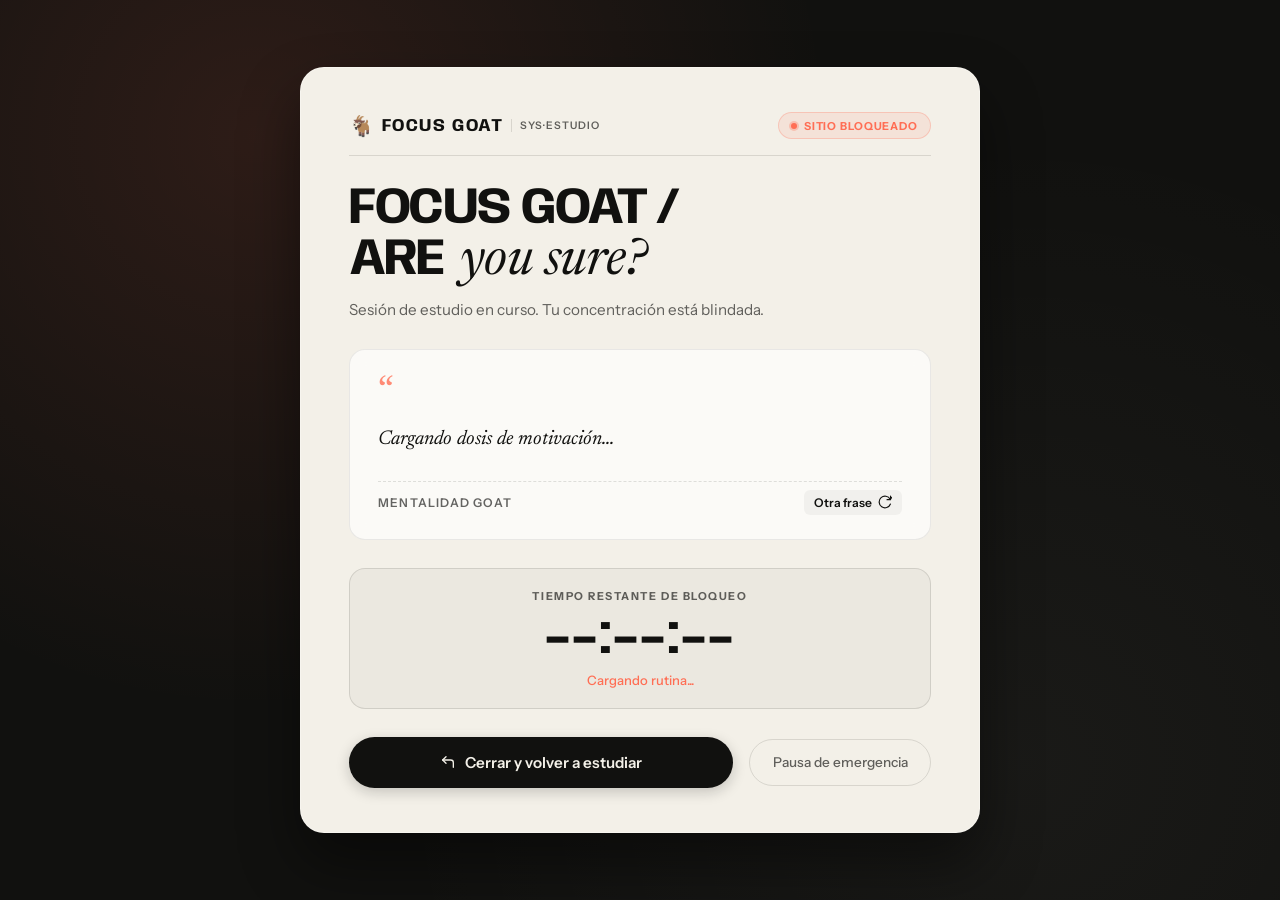
==== extension/blocked/blocked.html @ 1d8d74f4 "feat: crear extension Focus Goat para Chrome (bloqueo de webs, rutinas semanales, temporizador en vi" ====
<!DOCTYPE html>
<html lang="es">
<head>
  <meta charset="UTF-8">
  <meta name="viewport" content="width=device-width, initial-scale=1.0">
  <title>FOCUS GOAT — ARE you sure?</title>
  <link rel="preconnect" href="https://fonts.googleapis.com">
  <link rel="preconnect" href="https://fonts.gstatic.com" crossorigin>
  <link rel="stylesheet" href="https://fonts.googleapis.com/css2?family=Anybody:ital,wght@0,700;1,400&family=Instrument+Sans:wght@400;500;600;700&family=Newsreader:ital,wght@1,400&display=swap">
  <link rel="stylesheet" href="blocked.css">
</head>
<body>

  <div class="block-container">
    <!-- Marco principal -->
    <main class="block-card">

      <!-- Header de marca -->
      <header class="block-header">
        <div class="brand">
          <span class="brand-logo">🐐</span>
          <span class="brand-name">FOCUS GOAT</span>
          <span class="brand-sub">SYS·ESTUDIO</span>
        </div>
        <div class="intercept-badge" id="interceptBadge">
          <span class="pulse-dot"></span>
          <span id="blockedTarget">SITIO BLOQUEADO</span>
        </div>
      </header>

      <!-- Título de impacto -->
      <section class="headline-section">
        <h1 class="headline-title">
          FOCUS GOAT /<br>
          ARE <em>you sure?</em>
        </h1>
        <p class="headline-sub" id="sessionContext">
          Sesión de estudio en curso. Tu concentración está blindada.
        </p>
      </section>

      <!-- Bloque de Frase Motivadora -->
      <section class="quote-card">
        <div class="quote-icon">“</div>
        <blockquote class="quote-text" id="quoteText">
          Cargando dosis de motivación...
        </blockquote>
        <div class="quote-footer">
          <span class="quote-author">Mentalidad GOAT</span>
          <button type="button" class="btn-refresh-quote" id="btnRefreshQuote" title="Siguiente frase motivadora">
            <span>Otra frase</span>
            <svg width="14" height="14" viewBox="0 0 24 24" fill="none" stroke="currentColor" stroke-width="2" stroke-linecap="round" stroke-linejoin="round">
              <path d="M21.5 2v6h-6M21.34 15.57a10 10 0 1 1-.57-8.38l5.67-5.67"/>
            </svg>
          </button>
        </div>
      </section>

      <!-- Temporizador en vivo -->
      <section class="timer-section">
        <div class="timer-label">TIEMPO RESTANTE DE BLOQUEO</div>
        <div class="timer-display" id="timerDisplay">--:--:--</div>
        <div class="timer-mode" id="timerMode">Cargando rutina...</div>
      </section>

      <!-- Acciones de salida -->
      <footer class="block-actions">
        <button type="button" class="btn-primary" id="btnStudy">
          <svg width="16" height="16" viewBox="0 0 24 24" fill="none" stroke="currentColor" stroke-width="2" stroke-linecap="round" stroke-linejoin="round">
            <polyline points="9 14 4 9 9 4"/>
            <path d="M20 20v-7a4 4 0 0 0-4-4H4"/>
          </svg>
          <span>Cerrar y volver a estudiar</span>
        </button>

        <button type="button" class="btn-secondary" id="btnUnlockEmergency">
          <span>Pausa de emergencia</span>
        </button>
      </footer>

      <!-- Modal de confirmación consciente -->
      <div class="emergency-modal hidden" id="emergencyModal">
        <div class="modal-box">
          <h3>¿Seguro que quieres romper el foco?</h3>
          <p>Tomar una pausa impulsiva arruina el estado de flujo. Si de verdad lo necesitas, espera 5 segundos:</p>
          <div class="countdown-circle" id="emergencySeconds">5</div>
          <div class="modal-buttons">
            <button type="button" class="btn-cancel" id="btnCancelEmergency">No, seguir estudiando</button>
            <button type="button" class="btn-confirm-danger" id="btnConfirmEmergency" disabled>Desactivar bloqueo</button>
          </div>
        </div>
      </div>

    </main>
  </div>

  <script src="blocked.js"></script>
</body>
</html>
---- extension/blocked/blocked.css ----
/* ==========================================================================
   FOCUS GOAT — PANTALLA DE BLOQUEO
   ========================================================================== */

:root {
  --color-ivory: #F3F0E8;
  --color-ink: #11110F;
  --color-coral: #FF6E54;
  --color-ink-muted: rgba(17, 17, 15, 0.65);
  --color-ink-faint: rgba(17, 17, 15, 0.12);
  --color-card-bg: rgba(255, 255, 255, 0.65);

  --font-body: 'Instrument Sans', -apple-system, BlinkMacSystemFont, "Segoe UI", Roboto, sans-serif;
  --font-title: 'Anybody', -apple-system, BlinkMacSystemFont, sans-serif;
  --font-serif: 'Newsreader', Georgia, serif;
}

* {
  box-sizing: border-box;
  margin: 0;
  padding: 0;
}

body {
  width: 100vw;
  min-height: 100vh;
  background-color: var(--color-ink);
  color: var(--color-ink);
  font-family: var(--font-body);
  display: flex;
  align-items: center;
  justify-content: center;
  padding: 1.5rem;
  overflow-x: hidden;
  background-image: 
    radial-gradient(circle at 20% 15%, rgba(255, 110, 84, 0.12) 0%, transparent 45%),
    radial-gradient(circle at 80% 85%, rgba(243, 240, 232, 0.04) 0%, transparent 50%);
}

.block-container {
  width: 100%;
  max-width: 680px;
}

.block-card {
  position: relative;
  background-color: var(--color-ivory);
  border-radius: 24px;
  padding: 2.75rem 3rem;
  box-shadow: 0 30px 60px rgba(0, 0, 0, 0.45);
  display: flex;
  flex-direction: column;
  gap: 1.75rem;
  overflow: hidden;
  border: 1px solid rgba(255, 255, 255, 0.3);
}

/* Header */
.block-header {
  display: flex;
  justify-content: space-between;
  align-items: center;
  padding-bottom: 1rem;
  border-bottom: 1px solid var(--color-ink-faint);
}

.brand {
  display: flex;
  align-items: center;
  gap: 0.5rem;
}

.brand-logo {
  font-size: 1.25rem;
}

.brand-name {
  font-family: var(--font-title);
  font-weight: 700;
  font-size: 1.1rem;
  letter-spacing: 0.08em;
  color: var(--color-ink);
}

.brand-sub {
  font-size: 0.65rem;
  font-weight: 600;
  letter-spacing: 0.1em;
  color: var(--color-ink-muted);
  border-left: 1px solid var(--color-ink-faint);
  padding-left: 0.5rem;
}

.intercept-badge {
  display: inline-flex;
  align-items: center;
  gap: 0.45rem;
  font-size: 0.6875rem;
  font-weight: 700;
  letter-spacing: 0.08em;
  text-transform: uppercase;
  color: var(--color-coral);
  background: rgba(255, 110, 84, 0.1);
  border: 1px solid rgba(255, 110, 84, 0.25);
  padding: 0.35rem 0.75rem;
  border-radius: 999px;
  max-width: 250px;
  white-space: nowrap;
  overflow: hidden;
  text-overflow: ellipsis;
}

.pulse-dot {
  width: 6px;
  height: 6px;
  border-radius: 50%;
  background-color: var(--color-coral);
  box-shadow: 0 0 0 2px rgba(255, 110, 84, 0.3);
  animation: pulse 1.8s infinite;
}

@keyframes pulse {
  0% { transform: scale(0.95); box-shadow: 0 0 0 0 rgba(255, 110, 84, 0.6); }
  70% { transform: scale(1.1); box-shadow: 0 0 0 6px rgba(255, 110, 84, 0); }
  100% { transform: scale(0.95); box-shadow: 0 0 0 0 rgba(255, 110, 84, 0); }
}

/* Título */
.headline-section {
  text-align: left;
}

.headline-title {
  font-family: var(--font-title);
  font-size: clamp(2.2rem, 4.5vw, 3.2rem);
  font-weight: 700;
  line-height: 0.98;
  letter-spacing: -0.035em;
  text-transform: uppercase;
  color: var(--color-ink);
  margin-bottom: 0.75rem;
}

.headline-title em {
  font-family: var(--font-serif);
  font-style: italic;
  font-weight: 400;
  text-transform: lowercase;
  letter-spacing: -0.01em;
  padding-left: 0.08em;
  padding-right: 0.22em;
  display: inline-block;
}

.headline-sub {
  font-size: 0.95rem;
  color: var(--color-ink-muted);
  line-height: 1.45;
}

/* Tarjeta de frase motivadora */
.quote-card {
  position: relative;
  background: var(--color-card-bg);
  backdrop-filter: blur(8px);
  border: 1px solid rgba(17, 17, 15, 0.08);
  border-radius: 16px;
  padding: 1.5rem 1.75rem;
  display: flex;
  flex-direction: column;
  gap: 0.85rem;
  transition: transform 0.25s ease;
}

.quote-icon {
  font-family: var(--font-serif);
  font-size: 2.5rem;
  line-height: 1;
  color: var(--color-coral);
  opacity: 0.8;
  margin-bottom: -1rem;
}

.quote-text {
  font-family: var(--font-serif);
  font-style: italic;
  font-size: 1.25rem;
  line-height: 1.45;
  color: var(--color-ink);
  min-height: 3.5rem;
  display: flex;
  align-items: center;
  transition: opacity 0.3s ease;
}

.quote-footer {
  display: flex;
  justify-content: space-between;
  align-items: center;
  padding-top: 0.5rem;
  border-top: 1px dashed var(--color-ink-faint);
}

.quote-author {
  font-size: 0.75rem;
  font-weight: 600;
  text-transform: uppercase;
  letter-spacing: 0.1em;
  color: var(--color-ink-muted);
}

.btn-refresh-quote {
  background: none;
  border: none;
  display: inline-flex;
  align-items: center;
  gap: 0.4rem;
  cursor: pointer;
  font-family: var(--font-body);
  font-size: 0.75rem;
  font-weight: 600;
  color: var(--color-ink);
  padding: 0.3rem 0.6rem;
  border-radius: 6px;
  background: rgba(17, 17, 15, 0.04);
  transition: all 0.2s ease;
}

.btn-refresh-quote:hover {
  background: rgba(17, 17, 15, 0.08);
  transform: translateY(-1px);
}

.btn-refresh-quote svg {
  transition: transform 0.4s ease;
}

.btn-refresh-quote:hover svg {
  transform: rotate(180deg);
}

/* Temporizador */
.timer-section {
  text-align: center;
  background: rgba(17, 17, 15, 0.03);
  border: 1px solid var(--color-ink-faint);
  border-radius: 16px;
  padding: 1.25rem;
  display: flex;
  flex-direction: column;
  align-items: center;
  gap: 0.35rem;
}

.timer-label {
  font-size: 0.6875rem;
  font-weight: 700;
  letter-spacing: 0.14em;
  text-transform: uppercase;
  color: var(--color-ink-muted);
}

.timer-display {
  font-family: var(--font-title);
  font-size: clamp(2.5rem, 6vw, 3.5rem);
  font-weight: 700;
  letter-spacing: 0.02em;
  color: var(--color-ink);
  font-variant-numeric: tabular-nums;
}

.timer-mode {
  font-size: 0.8125rem;
  font-weight: 500;
  color: var(--color-coral);
}

/* Botones de acción */
.block-actions {
  display: flex;
  align-items: center;
  gap: 1rem;
  flex-wrap: wrap;
}

.btn-primary {
  flex: 1;
  min-width: 200px;
  display: inline-flex;
  align-items: center;
  justify-content: center;
  gap: 0.6rem;
  background-color: var(--color-ink);
  color: var(--color-ivory);
  border: none;
  font-family: var(--font-body);
  font-size: 0.95rem;
  font-weight: 600;
  padding: 1rem 1.75rem;
  border-radius: 999px;
  cursor: pointer;
  transition: all 0.2s cubic-bezier(0.16, 1, 0.3, 1);
  box-shadow: 0 4px 14px rgba(17, 17, 15, 0.2);
}

.btn-primary:hover {
  transform: translateY(-2px);
  background-color: #000;
  box-shadow: 0 8px 20px rgba(17, 17, 15, 0.3);
}

.btn-secondary {
  display: inline-flex;
  align-items: center;
  justify-content: center;
  background: transparent;
  color: var(--color-ink-muted);
  border: 1px solid var(--color-ink-faint);
  font-family: var(--font-body);
  font-size: 0.85rem;
  font-weight: 500;
  padding: 0.9rem 1.4rem;
  border-radius: 999px;
  cursor: pointer;
  transition: all 0.2s ease;
}

.btn-secondary:hover {
  color: var(--color-coral);
  border-color: rgba(255, 110, 84, 0.3);
  background: rgba(255, 110, 84, 0.05);
}

/* Modal de confirmación consciente */
.emergency-modal {
  position: absolute;
  inset: 0;
  background: rgba(17, 17, 15, 0.85);
  backdrop-filter: blur(10px);
  display: flex;
  align-items: center;
  justify-content: center;
  padding: 2rem;
  z-index: 100;
  opacity: 1;
  transition: opacity 0.2s ease;
}

.emergency-modal.hidden {
  opacity: 0;
  pointer-events: none;
  visibility: hidden;
}

.modal-box {
  background: var(--color-ivory);
  border-radius: 20px;
  padding: 2rem;
  max-width: 440px;
  text-align: center;
  display: flex;
  flex-direction: column;
  align-items: center;
  gap: 1rem;
}

.modal-box h3 {
  font-family: var(--font-title);
  font-size: 1.25rem;
}

.modal-box p {
  font-size: 0.9rem;
  color: var(--color-ink-muted);
  line-height: 1.4;
}

.countdown-circle {
  width: 60px;
  height: 60px;
  border-radius: 50%;
  border: 3px solid var(--color-coral);
  display: flex;
  align-items: center;
  justify-content: center;
  font-family: var(--font-title);
  font-size: 1.5rem;
  font-weight: 700;
  color: var(--color-coral);
}

.modal-buttons {
  display: flex;
  gap: 0.75rem;
  width: 100%;
}

.btn-cancel {
  flex: 1;
  padding: 0.75rem;
  background: var(--color-ink);
  color: var(--color-ivory);
  border: none;
  border-radius: 8px;
  cursor: pointer;
  font-weight: 600;
}

.btn-confirm-danger {
  flex: 1;
  padding: 0.75rem;
  background: rgba(255, 110, 84, 0.15);
  color: var(--color-coral);
  border: 1px solid var(--color-coral);
  border-radius: 8px;
  cursor: pointer;
  font-weight: 600;
}

.btn-confirm-danger:disabled {
  opacity: 0.4;
  cursor: not-allowed;
}

@media (max-width: 600px) {
  .block-card {
    padding: 2rem 1.5rem;
    gap: 1.25rem;
  }
  .headline-title {
    font-size: 2.2rem;
  }
  .block-actions {
    flex-direction: column;
  }
  .btn-primary, .btn-secondary {
    width: 100%;
  }
}
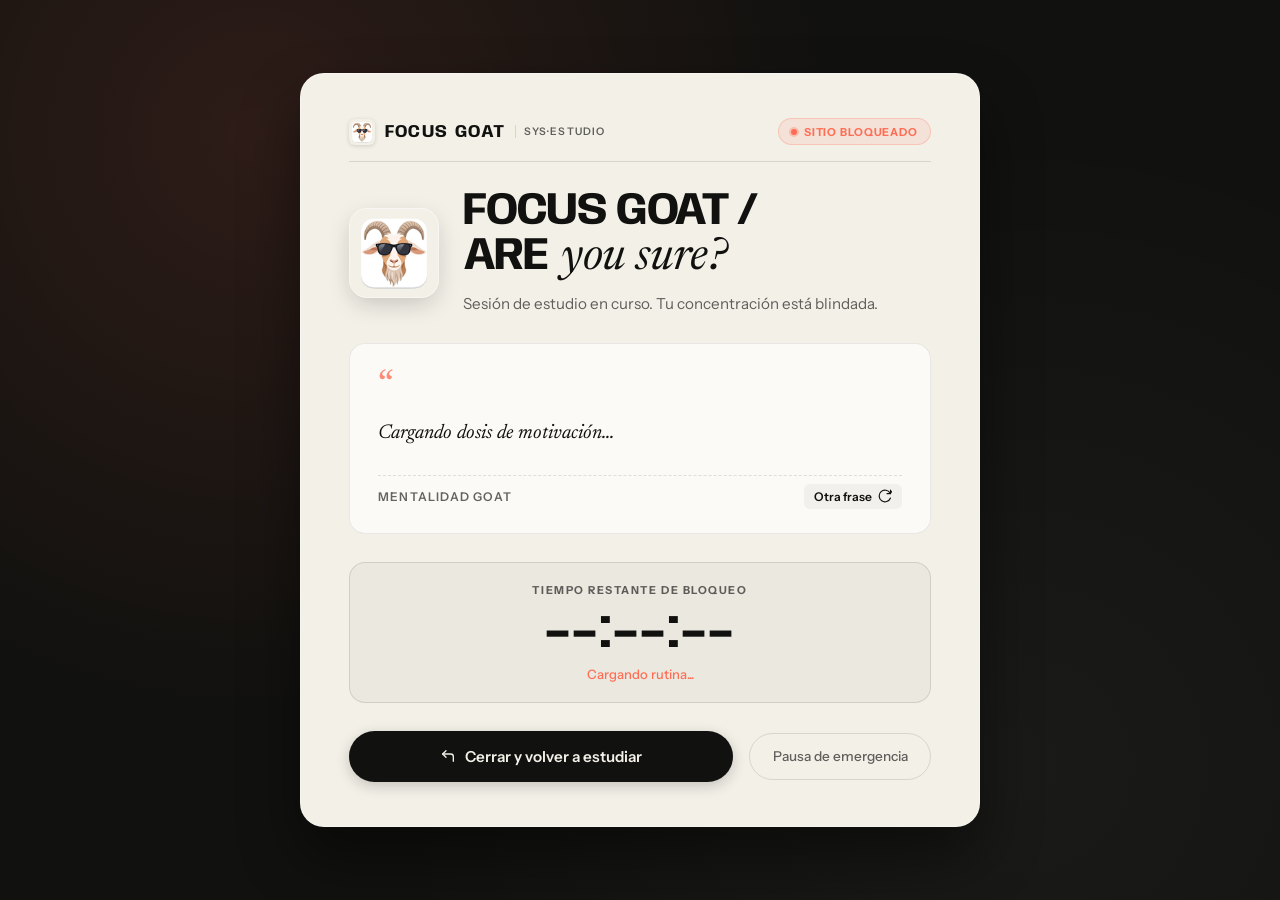
==== commit 6103b3ad: "feat: incorporar logo oficial de Focus Goat en web y extension (iconos, cabeceras, popup y pantalla " ====
--- a/extension/blocked/blocked.html
+++ b/extension/blocked/blocked.html
@@ -18,7 +18,7 @@
       <!-- Header de marca -->
       <header class="block-header">
         <div class="brand">
-          <span class="brand-logo">🐐</span>
+          <img src="../icons/icon48.png" alt="Focus Goat" class="brand-logo-img">
           <span class="brand-name">FOCUS GOAT</span>
           <span class="brand-sub">SYS·ESTUDIO</span>
         </div>
@@ -30,13 +30,18 @@
 
       <!-- Título de impacto -->
       <section class="headline-section">
-        <h1 class="headline-title">
-          FOCUS GOAT /<br>
-          ARE <em>you sure?</em>
-        </h1>
-        <p class="headline-sub" id="sessionContext">
-          Sesión de estudio en curso. Tu concentración está blindada.
-        </p>
+        <div class="headline-hero-row">
+          <img src="../icons/icon128.png" alt="Focus Goat Avatar" class="hero-goat-avatar">
+          <div class="headline-hero-text">
+            <h1 class="headline-title">
+              FOCUS GOAT /<br>
+              ARE <em>you sure?</em>
+            </h1>
+            <p class="headline-sub" id="sessionContext">
+              Sesión de estudio en curso. Tu concentración está blindada.
+            </p>
+          </div>
+        </div>
       </section>
 
       <!-- Bloque de Frase Motivadora -->
--- a/extension/blocked/blocked.css
+++ b/extension/blocked/blocked.css
@@ -67,11 +67,16 @@
 .brand {
   display: flex;
   align-items: center;
-  gap: 0.5rem;
-}
-
-.brand-logo {
-  font-size: 1.25rem;
+  gap: 0.6rem;
+}
+
+.brand-logo-img {
+  width: 26px;
+  height: 26px;
+  border-radius: 6px;
+  object-fit: cover;
+  box-shadow: 0 1px 4px rgba(17, 17, 15, 0.15);
+  display: block;
 }
 
 .brand-name {
@@ -130,9 +135,29 @@
   text-align: left;
 }
 
+.headline-hero-row {
+  display: flex;
+  align-items: center;
+  gap: 1.5rem;
+}
+
+.hero-goat-avatar {
+  width: 90px;
+  height: 90px;
+  border-radius: 18px;
+  object-fit: cover;
+  box-shadow: 0 8px 24px -4px rgba(17, 17, 15, 0.22);
+  flex-shrink: 0;
+  border: 1px solid rgba(255, 255, 255, 0.4);
+}
+
+.headline-hero-text {
+  flex: 1;
+}
+
 .headline-title {
   font-family: var(--font-title);
-  font-size: clamp(2.2rem, 4.5vw, 3.2rem);
+  font-size: clamp(2rem, 4vw, 2.85rem);
   font-weight: 700;
   line-height: 0.98;
   letter-spacing: -0.035em;
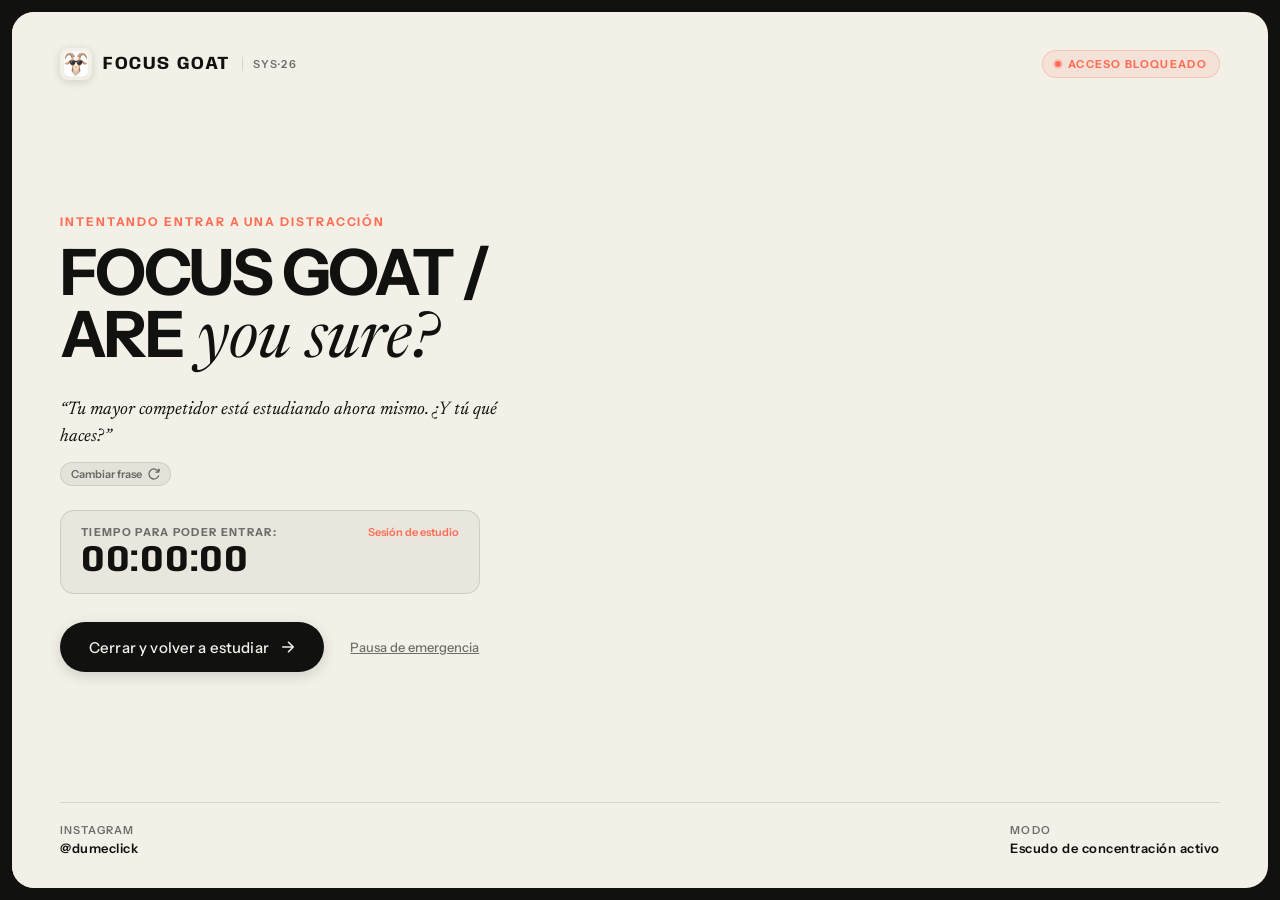
==== commit 416c81aa: "feat: pantalla de bloqueo identica a la web con video de la cabra animada y frases predeterminadas e" ====
--- a/extension/blocked/blocked.html
+++ b/extension/blocked/blocked.html
@@ -6,98 +6,122 @@
   <title>FOCUS GOAT — ARE you sure?</title>
   <link rel="preconnect" href="https://fonts.googleapis.com">
   <link rel="preconnect" href="https://fonts.gstatic.com" crossorigin>
-  <link rel="stylesheet" href="https://fonts.googleapis.com/css2?family=Anybody:ital,wght@0,700;1,400&family=Instrument+Sans:wght@400;500;600;700&family=Newsreader:ital,wght@1,400&display=swap">
+  <link rel="stylesheet" href="https://fonts.googleapis.com/css2?family=Anybody:ital,wdth,wght@0,75..125,400..700&family=Instrument+Sans:ital,wdth,wght@0,75..100,400..700&family=Newsreader:ital,wght@1,400&display=swap">
   <link rel="stylesheet" href="blocked.css">
 </head>
 <body>
 
-  <div class="block-container">
-    <!-- Marco principal -->
-    <main class="block-card">
+  <!-- Contenedor exterior idéntico a la web: margen 12px y radio 22px -->
+  <main class="hero-frame" id="hero">
 
-      <!-- Header de marca -->
-      <header class="block-header">
-        <div class="brand">
+    <!-- Capa multimedia: video en bucle de la cabra animada -->
+    <div class="hero-media-container" aria-hidden="true">
+      <video
+        class="hero-video"
+        autoplay
+        muted
+        loop
+        playsinline
+        preload="auto"
+      >
+        <source src="../media/goat-animacion.mp4" type="video/mp4">
+      </video>
+    </div>
+
+    <!-- Fade marfil localizado detrás del texto sin lavar el video -->
+    <div class="hero-fade-scrim" aria-hidden="true"></div>
+
+    <!-- Contenido editorial interactivo -->
+    <div class="hero-content">
+
+      <!-- Navegación mínima superior -->
+      <header class="section-nav hero-nav">
+        <div class="nav-brand">
           <img src="../icons/icon48.png" alt="Focus Goat" class="brand-logo-img">
           <span class="brand-name">FOCUS GOAT</span>
-          <span class="brand-sub">SYS·ESTUDIO</span>
+          <span class="brand-code">SYS·26</span>
         </div>
-        <div class="intercept-badge" id="interceptBadge">
-          <span class="pulse-dot"></span>
-          <span id="blockedTarget">SITIO BLOQUEADO</span>
+        <div class="nav-meta">
+          <span class="status-indicator alert">
+            <span class="status-dot"></span>
+            <span id="blockedTarget">ACCESO BLOQUEADO</span>
+          </span>
         </div>
       </header>
 
-      <!-- Título de impacto -->
-      <section class="headline-section">
-        <div class="headline-hero-row">
-          <img src="../icons/icon128.png" alt="Focus Goat Avatar" class="hero-goat-avatar">
-          <div class="headline-hero-text">
-            <h1 class="headline-title">
-              FOCUS GOAT /<br>
-              ARE <em>you sure?</em>
-            </h1>
-            <p class="headline-sub" id="sessionContext">
-              Sesión de estudio en curso. Tu concentración está blindada.
+      <!-- Bloque principal de texto a la izquierda -->
+      <div class="hero-body">
+        <div class="hero-editorial-block">
+          <span class="hero-eyebrow" id="eyebrowTarget">INTENTANDO ENTRAR A UNA DISTRACCIÓN</span>
+
+          <h1 class="section-title hero-title">
+            FOCUS GOAT /<br>
+            ARE <em>you sure?</em>
+          </h1>
+
+          <!-- Frase motivadora editorial -->
+          <div class="quote-editorial-wrapper">
+            <p class="section-copy hero-description" id="quoteText">
+              “El dolor de la disciplina pesa gramos; el del arrepentimiento, toneladas.”
             </p>
+            <button type="button" class="btn-pill-quote" id="btnRefreshQuote" title="Siguiente frase motivadora">
+              <span>Cambiar frase</span>
+              <svg width="12" height="12" viewBox="0 0 24 24" fill="none" stroke="currentColor" stroke-width="2.5" stroke-linecap="round" stroke-linejoin="round">
+                <path d="M21.5 2v6h-6M21.34 15.57a10 10 0 1 1-.57-8.38l5.67-5.67"/>
+              </svg>
+            </button>
           </div>
-        </div>
-      </section>
 
-      <!-- Bloque de Frase Motivadora -->
-      <section class="quote-card">
-        <div class="quote-icon">“</div>
-        <blockquote class="quote-text" id="quoteText">
-          Cargando dosis de motivación...
-        </blockquote>
-        <div class="quote-footer">
-          <span class="quote-author">Mentalidad GOAT</span>
-          <button type="button" class="btn-refresh-quote" id="btnRefreshQuote" title="Siguiente frase motivadora">
-            <span>Otra frase</span>
-            <svg width="14" height="14" viewBox="0 0 24 24" fill="none" stroke="currentColor" stroke-width="2" stroke-linecap="round" stroke-linejoin="round">
-              <path d="M21.5 2v6h-6M21.34 15.57a10 10 0 1 1-.57-8.38l5.67-5.67"/>
-            </svg>
-          </button>
-        </div>
-      </section>
+          <!-- Temporizador cuenta atrás con estética de la web -->
+          <div class="countdown-hero-block">
+            <div class="countdown-header-row">
+              <span class="countdown-label">TIEMPO PARA PODER ENTRAR:</span>
+              <span class="countdown-mode-tag" id="timerMode">Sesión de estudio</span>
+            </div>
+            <div class="countdown-time" id="timerDisplay">00:00:00</div>
+          </div>
 
-      <!-- Temporizador en vivo -->
-      <section class="timer-section">
-        <div class="timer-label">TIEMPO RESTANTE DE BLOQUEO</div>
-        <div class="timer-display" id="timerDisplay">--:--:--</div>
-        <div class="timer-mode" id="timerMode">Cargando rutina...</div>
-      </section>
-
-      <!-- Acciones de salida -->
-      <footer class="block-actions">
-        <button type="button" class="btn-primary" id="btnStudy">
-          <svg width="16" height="16" viewBox="0 0 24 24" fill="none" stroke="currentColor" stroke-width="2" stroke-linecap="round" stroke-linejoin="round">
-            <polyline points="9 14 4 9 9 4"/>
-            <path d="M20 20v-7a4 4 0 0 0-4-4H4"/>
-          </svg>
-          <span>Cerrar y volver a estudiar</span>
-        </button>
-
-        <button type="button" class="btn-secondary" id="btnUnlockEmergency">
-          <span>Pausa de emergencia</span>
-        </button>
-      </footer>
-
-      <!-- Modal de confirmación consciente -->
-      <div class="emergency-modal hidden" id="emergencyModal">
-        <div class="modal-box">
-          <h3>¿Seguro que quieres romper el foco?</h3>
-          <p>Tomar una pausa impulsiva arruina el estado de flujo. Si de verdad lo necesitas, espera 5 segundos:</p>
-          <div class="countdown-circle" id="emergencySeconds">5</div>
-          <div class="modal-buttons">
-            <button type="button" class="btn-cancel" id="btnCancelEmergency">No, seguir estudiando</button>
-            <button type="button" class="btn-confirm-danger" id="btnConfirmEmergency" disabled>Desactivar bloqueo</button>
+          <!-- Acciones principales -->
+          <div class="hero-actions">
+            <button type="button" class="hero-button" id="btnStudy">
+              <span>Cerrar y volver a estudiar</span>
+              <svg class="button-arrow" width="14" height="14" viewBox="0 0 14 14" fill="none" xmlns="http://www.w3.org/2000/svg" aria-hidden="true">
+                <path d="M1.75 7H12.25M12.25 7L7.5 2.25M12.25 7L7.5 11.75" stroke="currentColor" stroke-width="1.6" stroke-linecap="round" stroke-linejoin="round"/>
+              </svg>
+            </button>
+            <button type="button" class="emergency-link" id="btnUnlockEmergency">Pausa de emergencia</button>
           </div>
         </div>
       </div>
 
-    </main>
-  </div>
+      <!-- Borde inferior con telemetría y datos -->
+      <footer class="hero-footer section-copy">
+        <div class="telemetry-item">
+          <span class="telemetry-label">Instagram</span>
+          <a href="https://instagram.com/dumeclick" target="_blank" rel="noopener noreferrer" class="telemetry-value">@dumeclick</a>
+        </div>
+        <div class="telemetry-item">
+          <span class="telemetry-label">Modo</span>
+          <span class="telemetry-value" id="systemState">Escudo de concentración activo</span>
+        </div>
+      </footer>
+
+    </div>
+
+    <!-- Modal de confirmación consciente -->
+    <div class="emergency-modal hidden" id="emergencyModal">
+      <div class="modal-box">
+        <h3>¿Romper tu sesión de concentración?</h3>
+        <p>Entrar a esta web arruina tu estado de flujo. Si de verdad lo necesitas, espera 5 segundos:</p>
+        <div class="countdown-circle" id="emergencySeconds">5</div>
+        <div class="modal-buttons">
+          <button type="button" class="btn-cancel" id="btnCancelEmergency">No, seguir estudiando</button>
+          <button type="button" class="btn-confirm-danger" id="btnConfirmEmergency" disabled>Desactivar bloqueo</button>
+        </div>
+      </div>
+    </div>
+
+  </main>
 
   <script src="blocked.js"></script>
 </body>
--- a/extension/blocked/blocked.css
+++ b/extension/blocked/blocked.css
@@ -1,172 +1,217 @@
 /* ==========================================================================
-   FOCUS GOAT — PANTALLA DE BLOQUEO
+   FOCUS GOAT — PANTALLA DE BLOQUEO ESTILO WEB OFICIAL
    ========================================================================== */
 
 :root {
   --color-ivory: #F3F0E8;
   --color-ink: #11110F;
   --color-coral: #FF6E54;
-  --color-ink-muted: rgba(17, 17, 15, 0.65);
+  --color-ink-muted: rgba(17, 17, 15, 0.58);
   --color-ink-faint: rgba(17, 17, 15, 0.12);
-  --color-card-bg: rgba(255, 255, 255, 0.65);
 
   --font-body: 'Instrument Sans', -apple-system, BlinkMacSystemFont, "Segoe UI", Roboto, sans-serif;
   --font-title: 'Anybody', -apple-system, BlinkMacSystemFont, sans-serif;
   --font-serif: 'Newsreader', Georgia, serif;
-}
-
-* {
+
+  --frame-margin: 12px;
+  --frame-radius: 22px;
+}
+
+*, *::before, *::after {
   box-sizing: border-box;
   margin: 0;
   padding: 0;
 }
 
-body {
-  width: 100vw;
-  min-height: 100vh;
+html, body {
+  width: 100%;
+  height: 100%;
   background-color: var(--color-ink);
   color: var(--color-ink);
   font-family: var(--font-body);
-  display: flex;
-  align-items: center;
-  justify-content: center;
-  padding: 1.5rem;
-  overflow-x: hidden;
-  background-image: 
-    radial-gradient(circle at 20% 15%, rgba(255, 110, 84, 0.12) 0%, transparent 45%),
-    radial-gradient(circle at 80% 85%, rgba(243, 240, 232, 0.04) 0%, transparent 50%);
-}
-
-.block-container {
+  -webkit-font-smoothing: antialiased;
+  -moz-osx-font-smoothing: grayscale;
+  overflow: hidden;
+}
+
+/* Marco exterior idéntico a la web */
+.hero-frame {
+  position: relative;
+  margin: var(--frame-margin);
+  height: calc(100vh - (var(--frame-margin) * 2));
+  height: calc(100dvh - (var(--frame-margin) * 2));
+  border-radius: var(--frame-radius);
+  background-color: var(--color-ivory);
+  overflow: hidden;
+  display: flex;
+  flex-direction: column;
+}
+
+/* Capa multimedia: video en bucle de la cabra animada */
+.hero-media-container {
+  position: absolute;
+  inset: 0;
   width: 100%;
-  max-width: 680px;
-}
-
-.block-card {
+  height: 100%;
+  z-index: 1;
+  pointer-events: none;
+  overflow: hidden;
+}
+
+.hero-video {
+  position: absolute;
+  top: 0;
+  right: 0;
+  width: 100%;
+  height: 100%;
+  object-fit: cover;
+  object-position: center;
+  display: block;
+}
+
+/* Fade marfil localizado detrás del texto izquierdo */
+.hero-fade-scrim {
+  position: absolute;
+  inset: 0;
+  z-index: 2;
+  pointer-events: none;
+  background: linear-gradient(
+    to right,
+    #F3F0E8 0%,
+    #F3F0E8 34%,
+    rgba(243, 240, 232, 0.96) 42%,
+    rgba(243, 240, 232, 0.7) 52%,
+    rgba(243, 240, 232, 0.2) 64%,
+    rgba(243, 240, 232, 0) 72%
+  );
+}
+
+/* Capa de contenido editorial interactivo */
+.hero-content {
   position: relative;
-  background-color: var(--color-ivory);
-  border-radius: 24px;
-  padding: 2.75rem 3rem;
-  box-shadow: 0 30px 60px rgba(0, 0, 0, 0.45);
+  z-index: 3;
   display: flex;
   flex-direction: column;
-  gap: 1.75rem;
-  overflow: hidden;
-  border: 1px solid rgba(255, 255, 255, 0.3);
-}
-
-/* Header */
-.block-header {
-  display: flex;
   justify-content: space-between;
-  align-items: center;
-  padding-bottom: 1rem;
-  border-bottom: 1px solid var(--color-ink-faint);
-}
-
-.brand {
-  display: flex;
-  align-items: center;
-  gap: 0.6rem;
+  height: 100%;
+  flex: 1;
+  padding: 2.25rem 3rem 2rem 3rem;
+}
+
+/* 1. Navegación superior */
+.hero-nav {
+  display: flex;
+  justify-content: space-between;
+  align-items: center;
+  width: 100%;
+}
+
+.nav-brand {
+  display: flex;
+  align-items: center;
+  gap: 0.7rem;
 }
 
 .brand-logo-img {
-  width: 26px;
-  height: 26px;
-  border-radius: 6px;
+  width: 32px;
+  height: 32px;
+  border-radius: 8px;
   object-fit: cover;
-  box-shadow: 0 1px 4px rgba(17, 17, 15, 0.15);
+  box-shadow: 0 2px 8px rgba(17, 17, 15, 0.15);
   display: block;
 }
 
 .brand-name {
   font-family: var(--font-title);
   font-weight: 700;
-  font-size: 1.1rem;
+  font-size: 1.125rem;
   letter-spacing: 0.08em;
   color: var(--color-ink);
 }
 
-.brand-sub {
-  font-size: 0.65rem;
-  font-weight: 600;
-  letter-spacing: 0.1em;
+.brand-code {
+  font-family: var(--font-body);
+  font-size: 0.6875rem;
+  font-weight: 600;
+  letter-spacing: 0.12em;
   color: var(--color-ink-muted);
   border-left: 1px solid var(--color-ink-faint);
-  padding-left: 0.5rem;
-}
-
-.intercept-badge {
+  padding-left: 0.65rem;
+}
+
+.status-indicator {
   display: inline-flex;
   align-items: center;
   gap: 0.45rem;
   font-size: 0.6875rem;
-  font-weight: 700;
-  letter-spacing: 0.08em;
+  font-weight: 600;
+  letter-spacing: 0.12em;
   text-transform: uppercase;
+  color: var(--color-ink);
+  background: rgba(17, 17, 15, 0.05);
+  border: 1px solid rgba(17, 17, 15, 0.08);
+  padding: 0.35rem 0.75rem;
+  border-radius: 999px;
+}
+
+.status-indicator.alert {
   color: var(--color-coral);
   background: rgba(255, 110, 84, 0.1);
-  border: 1px solid rgba(255, 110, 84, 0.25);
-  padding: 0.35rem 0.75rem;
-  border-radius: 999px;
-  max-width: 250px;
-  white-space: nowrap;
-  overflow: hidden;
-  text-overflow: ellipsis;
-}
-
-.pulse-dot {
+  border-color: rgba(255, 110, 84, 0.25);
+  font-weight: 700;
+}
+
+.status-dot {
   width: 6px;
   height: 6px;
   border-radius: 50%;
   background-color: var(--color-coral);
-  box-shadow: 0 0 0 2px rgba(255, 110, 84, 0.3);
-  animation: pulse 1.8s infinite;
-}
-
-@keyframes pulse {
-  0% { transform: scale(0.95); box-shadow: 0 0 0 0 rgba(255, 110, 84, 0.6); }
-  70% { transform: scale(1.1); box-shadow: 0 0 0 6px rgba(255, 110, 84, 0); }
-  100% { transform: scale(0.95); box-shadow: 0 0 0 0 rgba(255, 110, 84, 0); }
-}
-
-/* Título */
-.headline-section {
+  box-shadow: 0 0 0 2px rgba(255, 110, 84, 0.25);
+  display: inline-block;
+  animation: pulse-dot 1.8s infinite;
+}
+
+@keyframes pulse-dot {
+  0% { transform: scale(0.95); opacity: 0.8; }
+  50% { transform: scale(1.15); opacity: 1; }
+  100% { transform: scale(0.95); opacity: 0.8; }
+}
+
+/* 2. Cuerpo editorial */
+.hero-body {
+  display: flex;
+  align-items: center;
+  flex: 1;
+  padding: 2rem 0;
+}
+
+.hero-editorial-block {
+  max-width: 580px;
   text-align: left;
 }
 
-.headline-hero-row {
-  display: flex;
-  align-items: center;
-  gap: 1.5rem;
-}
-
-.hero-goat-avatar {
-  width: 90px;
-  height: 90px;
-  border-radius: 18px;
-  object-fit: cover;
-  box-shadow: 0 8px 24px -4px rgba(17, 17, 15, 0.22);
-  flex-shrink: 0;
-  border: 1px solid rgba(255, 255, 255, 0.4);
-}
-
-.headline-hero-text {
-  flex: 1;
-}
-
-.headline-title {
-  font-family: var(--font-title);
-  font-size: clamp(2rem, 4vw, 2.85rem);
-  font-weight: 700;
-  line-height: 0.98;
+.hero-eyebrow {
+  display: inline-block;
+  font-family: var(--font-body);
+  font-size: 0.75rem;
+  font-weight: 700;
+  letter-spacing: 0.16em;
+  text-transform: uppercase;
+  color: var(--color-coral);
+  margin-bottom: 0.85rem;
+}
+
+.hero-title {
+  font-size: clamp(2.75rem, 5vw, 4.5rem);
+  font-weight: 700;
+  line-height: 0.96;
   letter-spacing: -0.035em;
   text-transform: uppercase;
   color: var(--color-ink);
-  margin-bottom: 0.75rem;
-}
-
-.headline-title em {
+  margin-bottom: 1.25rem;
+}
+
+.hero-title em {
   font-family: var(--font-serif);
   font-style: italic;
   font-weight: 400;
@@ -177,198 +222,202 @@
   display: inline-block;
 }
 
-.headline-sub {
-  font-size: 0.95rem;
-  color: var(--color-ink-muted);
-  line-height: 1.45;
-}
-
-/* Tarjeta de frase motivadora */
-.quote-card {
-  position: relative;
-  background: var(--color-card-bg);
-  backdrop-filter: blur(8px);
-  border: 1px solid rgba(17, 17, 15, 0.08);
-  border-radius: 16px;
-  padding: 1.5rem 1.75rem;
+/* Bloque de frase motivadora */
+.quote-editorial-wrapper {
+  margin-bottom: 1.5rem;
   display: flex;
   flex-direction: column;
-  gap: 0.85rem;
-  transition: transform 0.25s ease;
-}
-
-.quote-icon {
-  font-family: var(--font-serif);
-  font-size: 2.5rem;
-  line-height: 1;
-  color: var(--color-coral);
-  opacity: 0.8;
-  margin-bottom: -1rem;
-}
-
-.quote-text {
+  gap: 0.5rem;
+}
+
+.hero-description {
   font-family: var(--font-serif);
   font-style: italic;
-  font-size: 1.25rem;
+  font-size: clamp(1.15rem, 1.4vw, 1.35rem);
   line-height: 1.45;
   color: var(--color-ink);
-  min-height: 3.5rem;
-  display: flex;
-  align-items: center;
-  transition: opacity 0.3s ease;
-}
-
-.quote-footer {
+  max-width: 480px;
+  min-height: 3.8rem;
+  display: flex;
+  align-items: center;
+  transition: opacity 0.25s ease;
+}
+
+.btn-pill-quote {
+  align-self: flex-start;
+  display: inline-flex;
+  align-items: center;
+  gap: 0.35rem;
+  background: rgba(17, 17, 15, 0.06);
+  border: 1px solid rgba(17, 17, 15, 0.1);
+  border-radius: 999px;
+  padding: 0.25rem 0.65rem;
+  font-family: var(--font-body);
+  font-size: 0.6875rem;
+  font-weight: 600;
+  color: var(--color-ink-muted);
+  cursor: pointer;
+  transition: all 0.15s ease;
+}
+
+.btn-pill-quote:hover {
+  background: var(--color-ink);
+  color: var(--color-ivory);
+  border-color: var(--color-ink);
+}
+
+.btn-pill-quote svg {
+  transition: transform 0.3s ease;
+}
+
+.btn-pill-quote:hover svg {
+  transform: rotate(180deg);
+}
+
+/* Barra de temporizador estilo web */
+.countdown-hero-block {
+  display: flex;
+  flex-direction: column;
+  gap: 0.25rem;
+  background: rgba(17, 17, 15, 0.04);
+  border: 1px solid var(--color-ink-faint);
+  border-radius: 14px;
+  padding: 0.85rem 1.25rem;
+  max-width: 420px;
+  margin-bottom: 1.75rem;
+}
+
+.countdown-header-row {
   display: flex;
   justify-content: space-between;
   align-items: center;
-  padding-top: 0.5rem;
-  border-top: 1px dashed var(--color-ink-faint);
-}
-
-.quote-author {
-  font-size: 0.75rem;
-  font-weight: 600;
-  text-transform: uppercase;
-  letter-spacing: 0.1em;
+}
+
+.countdown-label {
+  font-size: 0.6875rem;
+  font-weight: 700;
+  letter-spacing: 0.12em;
   color: var(--color-ink-muted);
 }
 
-.btn-refresh-quote {
+.countdown-mode-tag {
+  font-size: 0.6875rem;
+  font-weight: 600;
+  color: var(--color-coral);
+}
+
+.countdown-time {
+  font-family: var(--font-title);
+  font-size: 2.3rem;
+  font-weight: 700;
+  letter-spacing: 0.02em;
+  color: var(--color-ink);
+  font-variant-numeric: tabular-nums;
+  line-height: 1;
+}
+
+/* Botones idénticos a la web */
+.hero-actions {
+  display: flex;
+  align-items: center;
+  gap: 1.25rem;
+}
+
+.hero-button {
+  display: inline-flex;
+  align-items: center;
+  gap: 0.75rem;
+  background-color: var(--color-ink);
+  color: var(--color-ivory);
+  font-family: var(--font-body);
+  font-size: 0.9375rem;
+  font-weight: 500;
+  letter-spacing: 0.01em;
+  padding: 0.9rem 1.75rem;
+  border-radius: 999px;
+  cursor: pointer;
+  border: 1px solid transparent;
+  transition: transform 0.2s cubic-bezier(0.16, 1, 0.3, 1),
+              background-color 0.2s ease,
+              box-shadow 0.2s ease;
+  box-shadow: 0 4px 14px rgba(17, 17, 15, 0.15);
+}
+
+.hero-button:hover {
+  background-color: #000;
+  transform: translateY(-2px);
+  box-shadow: 0 6px 20px rgba(17, 17, 15, 0.25);
+}
+
+.button-arrow {
+  transition: transform 0.2s cubic-bezier(0.16, 1, 0.3, 1);
+}
+
+.hero-button:hover .button-arrow {
+  transform: translateX(3px);
+}
+
+.emergency-link {
   background: none;
   border: none;
-  display: inline-flex;
-  align-items: center;
-  gap: 0.4rem;
+  font-family: var(--font-body);
+  font-size: 0.8125rem;
+  font-weight: 500;
+  color: var(--color-ink-muted);
   cursor: pointer;
-  font-family: var(--font-body);
-  font-size: 0.75rem;
-  font-weight: 600;
-  color: var(--color-ink);
-  padding: 0.3rem 0.6rem;
-  border-radius: 6px;
-  background: rgba(17, 17, 15, 0.04);
-  transition: all 0.2s ease;
-}
-
-.btn-refresh-quote:hover {
-  background: rgba(17, 17, 15, 0.08);
-  transform: translateY(-1px);
-}
-
-.btn-refresh-quote svg {
-  transition: transform 0.4s ease;
-}
-
-.btn-refresh-quote:hover svg {
-  transform: rotate(180deg);
-}
-
-/* Temporizador */
-.timer-section {
-  text-align: center;
-  background: rgba(17, 17, 15, 0.03);
-  border: 1px solid var(--color-ink-faint);
-  border-radius: 16px;
-  padding: 1.25rem;
+  text-decoration: underline;
+  padding: 0.4rem;
+  transition: color 0.15s ease;
+}
+
+.emergency-link:hover {
+  color: var(--color-coral);
+}
+
+/* 3. Footer inferior */
+.hero-footer {
+  display: flex;
+  justify-content: space-between;
+  align-items: center;
+  width: 100%;
+  border-top: 1px solid var(--color-ink-faint);
+  padding-top: 1.25rem;
+}
+
+.telemetry-item {
   display: flex;
   flex-direction: column;
-  align-items: center;
-  gap: 0.35rem;
-}
-
-.timer-label {
+  gap: 0.2rem;
+}
+
+.telemetry-label {
   font-size: 0.6875rem;
-  font-weight: 700;
-  letter-spacing: 0.14em;
+  font-weight: 600;
+  letter-spacing: 0.1em;
   text-transform: uppercase;
   color: var(--color-ink-muted);
 }
 
-.timer-display {
-  font-family: var(--font-title);
-  font-size: clamp(2.5rem, 6vw, 3.5rem);
-  font-weight: 700;
-  letter-spacing: 0.02em;
-  color: var(--color-ink);
-  font-variant-numeric: tabular-nums;
-}
-
-.timer-mode {
+.telemetry-value {
   font-size: 0.8125rem;
-  font-weight: 500;
-  color: var(--color-coral);
-}
-
-/* Botones de acción */
-.block-actions {
-  display: flex;
-  align-items: center;
-  gap: 1rem;
-  flex-wrap: wrap;
-}
-
-.btn-primary {
-  flex: 1;
-  min-width: 200px;
-  display: inline-flex;
-  align-items: center;
-  justify-content: center;
-  gap: 0.6rem;
-  background-color: var(--color-ink);
-  color: var(--color-ivory);
-  border: none;
-  font-family: var(--font-body);
-  font-size: 0.95rem;
-  font-weight: 600;
-  padding: 1rem 1.75rem;
-  border-radius: 999px;
-  cursor: pointer;
-  transition: all 0.2s cubic-bezier(0.16, 1, 0.3, 1);
-  box-shadow: 0 4px 14px rgba(17, 17, 15, 0.2);
-}
-
-.btn-primary:hover {
-  transform: translateY(-2px);
-  background-color: #000;
-  box-shadow: 0 8px 20px rgba(17, 17, 15, 0.3);
-}
-
-.btn-secondary {
-  display: inline-flex;
-  align-items: center;
-  justify-content: center;
-  background: transparent;
-  color: var(--color-ink-muted);
-  border: 1px solid var(--color-ink-faint);
-  font-family: var(--font-body);
-  font-size: 0.85rem;
-  font-weight: 500;
-  padding: 0.9rem 1.4rem;
-  border-radius: 999px;
-  cursor: pointer;
-  transition: all 0.2s ease;
-}
-
-.btn-secondary:hover {
-  color: var(--color-coral);
-  border-color: rgba(255, 110, 84, 0.3);
-  background: rgba(255, 110, 84, 0.05);
+  font-weight: 600;
+  letter-spacing: 0.04em;
+  color: var(--color-ink);
+  text-decoration: none;
 }
 
 /* Modal de confirmación consciente */
 .emergency-modal {
   position: absolute;
   inset: 0;
-  background: rgba(17, 17, 15, 0.85);
-  backdrop-filter: blur(10px);
+  background: rgba(17, 17, 15, 0.7);
+  backdrop-filter: blur(8px);
   display: flex;
   align-items: center;
   justify-content: center;
   padding: 2rem;
   z-index: 100;
-  opacity: 1;
-  transition: opacity 0.2s ease;
+  transition: opacity 0.2s ease, visibility 0.2s ease;
 }
 
 .emergency-modal.hidden {
@@ -380,29 +429,31 @@
 .modal-box {
   background: var(--color-ivory);
   border-radius: 20px;
-  padding: 2rem;
-  max-width: 440px;
+  padding: 2.25rem 2.5rem;
+  max-width: 460px;
   text-align: center;
   display: flex;
   flex-direction: column;
   align-items: center;
-  gap: 1rem;
+  gap: 1.15rem;
+  box-shadow: 0 25px 50px rgba(0, 0, 0, 0.35);
 }
 
 .modal-box h3 {
   font-family: var(--font-title);
-  font-size: 1.25rem;
+  font-size: 1.3rem;
+  font-weight: 700;
 }
 
 .modal-box p {
-  font-size: 0.9rem;
+  font-size: 0.875rem;
   color: var(--color-ink-muted);
-  line-height: 1.4;
+  line-height: 1.45;
 }
 
 .countdown-circle {
-  width: 60px;
-  height: 60px;
+  width: 56px;
+  height: 56px;
   border-radius: 50%;
   border: 3px solid var(--color-coral);
   display: flex;
@@ -426,39 +477,52 @@
   background: var(--color-ink);
   color: var(--color-ivory);
   border: none;
-  border-radius: 8px;
+  border-radius: 999px;
   cursor: pointer;
   font-weight: 600;
+  font-size: 0.85rem;
 }
 
 .btn-confirm-danger {
   flex: 1;
   padding: 0.75rem;
-  background: rgba(255, 110, 84, 0.15);
+  background: rgba(255, 110, 84, 0.12);
   color: var(--color-coral);
   border: 1px solid var(--color-coral);
-  border-radius: 8px;
+  border-radius: 999px;
   cursor: pointer;
   font-weight: 600;
+  font-size: 0.85rem;
 }
 
 .btn-confirm-danger:disabled {
-  opacity: 0.4;
+  opacity: 0.35;
   cursor: not-allowed;
 }
 
-@media (max-width: 600px) {
-  .block-card {
-    padding: 2rem 1.5rem;
-    gap: 1.25rem;
+/* Adaptación móvil */
+@media (max-width: 768px) {
+  :root {
+    --frame-margin: 8px;
+    --frame-radius: 18px;
   }
-  .headline-title {
-    font-size: 2.2rem;
+
+  .hero-content {
+    padding: 1.5rem 1.25rem 1.25rem 1.25rem;
   }
-  .block-actions {
-    flex-direction: column;
+
+  .hero-title {
+    font-size: clamp(2.1rem, 9vw, 3rem);
   }
-  .btn-primary, .btn-secondary {
-    width: 100%;
+
+  .hero-fade-scrim {
+    background: linear-gradient(
+      to bottom,
+      #F3F0E8 0%,
+      #F3F0E8 52%,
+      rgba(243, 240, 232, 0.9) 70%,
+      rgba(243, 240, 232, 0.35) 85%,
+      rgba(243, 240, 232, 0) 98%
+    );
   }
 }
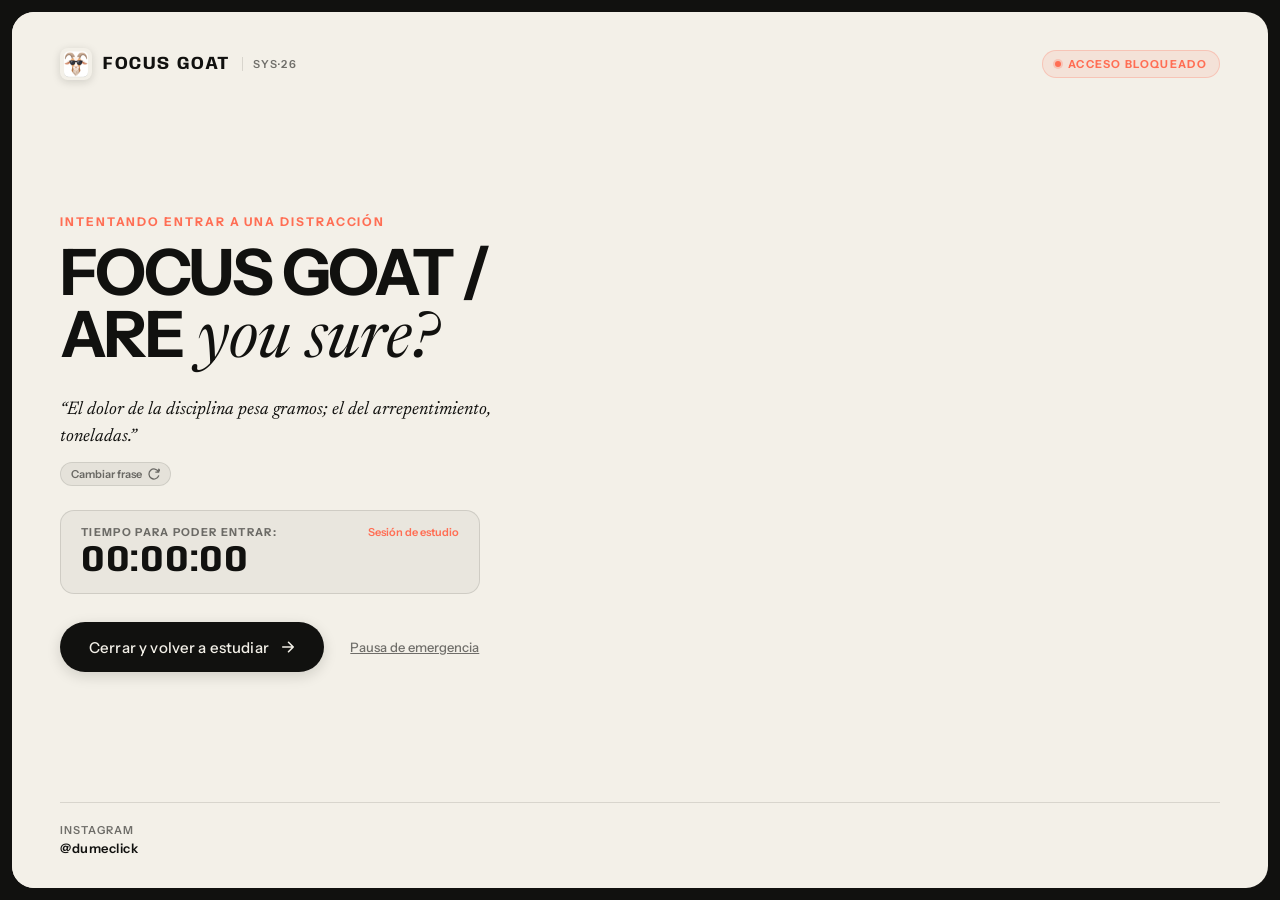
==== commit 12a9aa83: "fix: eliminar elemento 'Modo: Escudo de concentración activo' del footer de la pantalla de bloqueo" ====
--- a/extension/blocked/blocked.html
+++ b/extension/blocked/blocked.html
@@ -100,10 +100,6 @@
           <span class="telemetry-label">Instagram</span>
           <a href="https://instagram.com/dumeclick" target="_blank" rel="noopener noreferrer" class="telemetry-value">@dumeclick</a>
         </div>
-        <div class="telemetry-item">
-          <span class="telemetry-label">Modo</span>
-          <span class="telemetry-value" id="systemState">Escudo de concentración activo</span>
-        </div>
       </footer>
 
     </div>
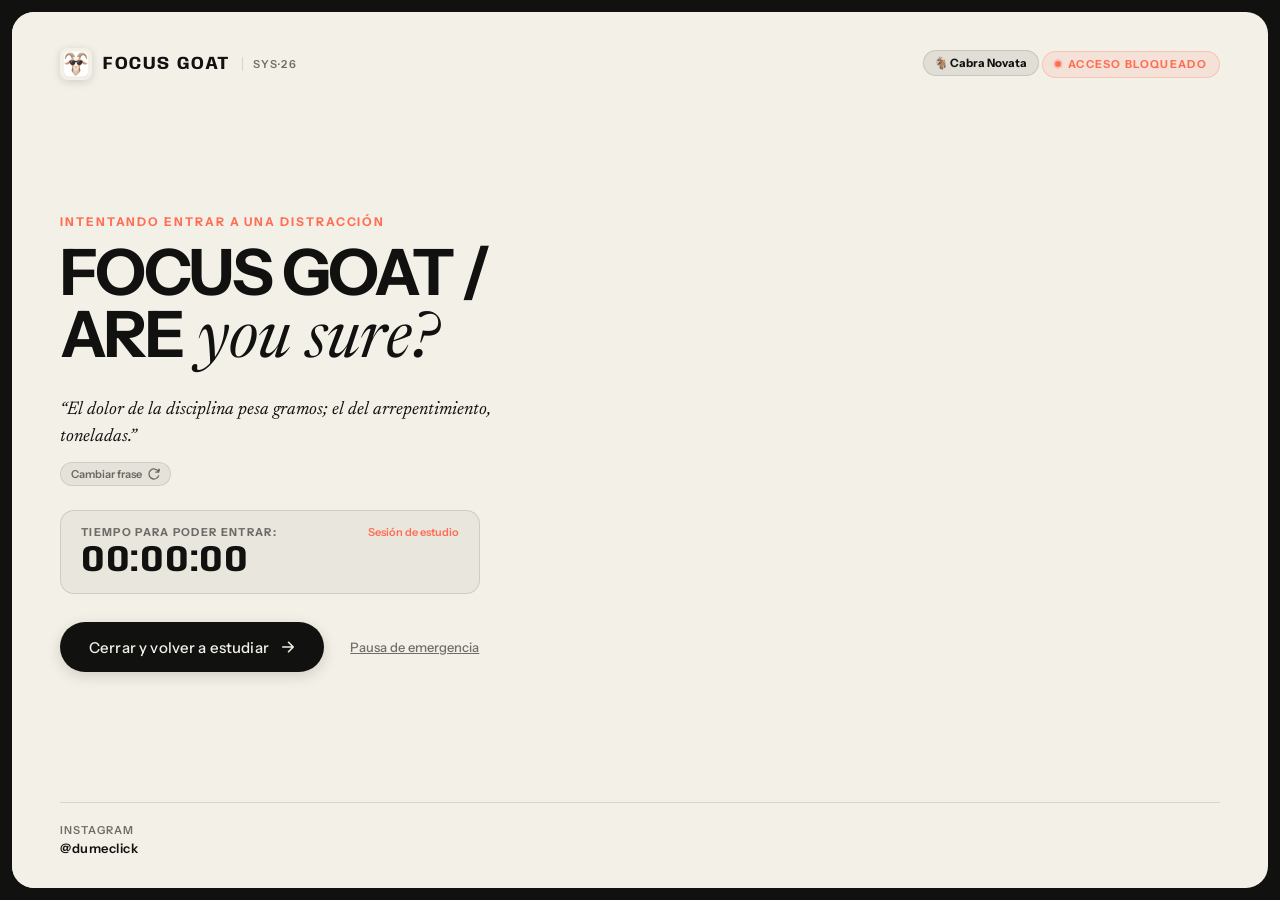
==== commit c334ffe3: "feat: implementar sistema balanceado Free y PRO completo (gamificacion de la cabra, modo solo estudi" ====
--- a/extension/blocked/blocked.html
+++ b/extension/blocked/blocked.html
@@ -42,6 +42,7 @@
           <span class="brand-code">SYS·26</span>
         </div>
         <div class="nav-meta">
+          <span class="goat-rank-badge-blocked" id="blockedGoatRank">🐐 Cabra Novata</span>
           <span class="status-indicator alert">
             <span class="status-dot"></span>
             <span id="blockedTarget">ACCESO BLOQUEADO</span>
@@ -107,9 +108,25 @@
     <!-- Modal de confirmación consciente -->
     <div class="emergency-modal hidden" id="emergencyModal">
       <div class="modal-box">
-        <h3>¿Romper tu sesión de concentración?</h3>
-        <p>Entrar a esta web arruina tu estado de flujo. Si de verdad lo necesitas, espera 5 segundos:</p>
-        <div class="countdown-circle" id="emergencySeconds">5</div>
+        <h3 id="emergencyModalTitle">¿Romper tu sesión de concentración?</h3>
+        <p id="emergencyModalDesc">Entrar a esta web arruina tu estado de flujo. Si de verdad lo necesitas, supera el freno:</p>
+        
+        <!-- Freno de 10s para Free -->
+        <div id="freeFrictionBox">
+          <div class="countdown-circle" id="emergencySeconds">10</div>
+          <span class="friction-hint">Freno de 10 segundos para calmar el impulso. Respira hondo.</span>
+        </div>
+
+        <!-- Reto Mental para PRO -->
+        <div id="proChallengeBox" class="hidden">
+          <p class="challenge-title">🧠 Reto Mental Antiprocrastinación PRO:</p>
+          <div class="math-challenge-row">
+            <span class="math-question" id="mathQuestion">24 + 19 = </span>
+            <input type="number" id="mathAnswer" placeholder="?" autocomplete="off">
+          </div>
+          <span class="challenge-hint" id="mathFeedback">Resuelve el cálculo para desbloquear la salida</span>
+        </div>
+
         <div class="modal-buttons">
           <button type="button" class="btn-cancel" id="btnCancelEmergency">No, seguir estudiando</button>
           <button type="button" class="btn-confirm-danger" id="btnConfirmEmergency" disabled>Desactivar bloqueo</button>
--- a/extension/blocked/blocked.css
+++ b/extension/blocked/blocked.css
@@ -500,6 +500,78 @@
   cursor: not-allowed;
 }
 
+.goat-rank-badge-blocked {
+  font-size: 0.72rem;
+  font-weight: 700;
+  background: rgba(17, 17, 15, 0.08);
+  border: 1px solid var(--color-ink-faint);
+  color: var(--color-ink);
+  padding: 0.3rem 0.65rem;
+  border-radius: 999px;
+  display: inline-flex;
+  align-items: center;
+  gap: 0.3rem;
+}
+
+.friction-hint {
+  font-size: 0.78rem;
+  color: var(--color-ink-muted);
+  line-height: 1.35;
+  margin-top: 0.4rem;
+  display: block;
+}
+
+#proChallengeBox {
+  display: flex;
+  flex-direction: column;
+  align-items: center;
+  gap: 0.6rem;
+  width: 100%;
+}
+
+.challenge-title {
+  font-size: 0.82rem;
+  font-weight: 700;
+  color: var(--color-coral);
+}
+
+.math-challenge-row {
+  display: flex;
+  align-items: center;
+  gap: 0.6rem;
+  justify-content: center;
+}
+
+.math-question {
+  font-family: var(--font-title);
+  font-size: 1.4rem;
+  font-weight: 800;
+  color: var(--color-ink);
+}
+
+#mathAnswer {
+  width: 70px;
+  padding: 0.45rem 0.5rem;
+  font-family: var(--font-title);
+  font-size: 1.25rem;
+  font-weight: 800;
+  text-align: center;
+  border: 2px solid var(--color-ink-faint);
+  border-radius: 8px;
+  outline: none;
+  background: white;
+  transition: border-color 0.15s ease;
+}
+
+#mathAnswer:focus {
+  border-color: var(--color-coral);
+}
+
+.challenge-hint {
+  font-size: 0.72rem;
+  color: var(--color-ink-muted);
+}
+
 /* Adaptación móvil */
 @media (max-width: 768px) {
   :root {
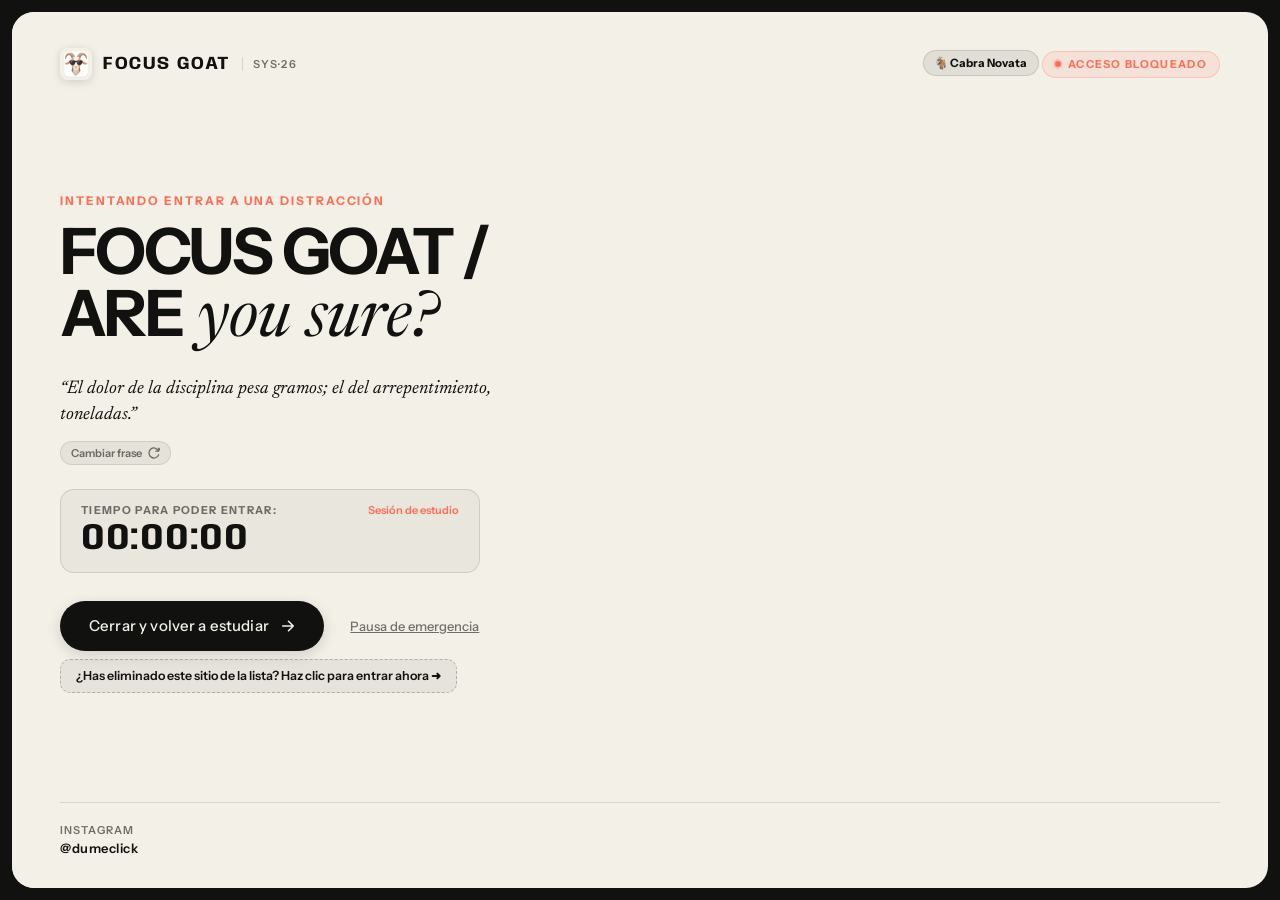
==== commit 11742b7c: "feat: desbloqueo reactivo instantaneo al eliminar sitios y campana sonora universal en plan normal y" ====
--- a/extension/blocked/blocked.html
+++ b/extension/blocked/blocked.html
@@ -92,6 +92,22 @@
             </button>
             <button type="button" class="emergency-link" id="btnUnlockEmergency">Pausa de emergencia</button>
           </div>
+
+          <!-- Comprobación directa de desbloqueo -->
+          <div class="unblock-check-container" id="unblockCheckContainer">
+            <button type="button" class="btn-check-unblock" id="btnCheckUnblock">
+              <span>¿Has eliminado este sitio de la lista? Haz clic para entrar ahora ➜</span>
+            </button>
+          </div>
+
+          <!-- Alerta informativa si está bloqueado por Modo Solo Estudio (Whitelist PRO) -->
+          <div class="whitelist-info-card hidden" id="whitelistAlertBox">
+            <span class="whitelist-info-icon">🎓</span>
+            <div class="whitelist-info-text">
+              <strong>Modo Solo Estudio (Whitelist PRO) activo</strong>
+              <p>Este sitio no está en tu lista de apuntes autorizados. Para entrar, añádelo a tu lista blanca en Opciones o vuelve a la Lista Negra estándar.</p>
+            </div>
+          </div>
         </div>
       </div>
 
--- a/extension/blocked/blocked.css
+++ b/extension/blocked/blocked.css
@@ -598,3 +598,70 @@
     );
   }
 }
+
+/* Botón de comprobación directa de desbloqueo */
+.unblock-check-container {
+  margin-top: 0.5rem;
+  width: 100%;
+}
+
+.btn-check-unblock {
+  background: rgba(17, 17, 15, 0.05);
+  border: 1px dashed rgba(17, 17, 15, 0.25);
+  border-radius: 10px;
+  padding: 0.55rem 0.95rem;
+  font-family: var(--font-body);
+  font-size: 0.78rem;
+  font-weight: 600;
+  color: var(--color-ink);
+  cursor: pointer;
+  display: inline-flex;
+  align-items: center;
+  gap: 0.45rem;
+  transition: all 0.2s ease;
+}
+
+.btn-check-unblock:hover {
+  background: var(--color-ink);
+  color: var(--color-ivory);
+  border-style: solid;
+  border-color: var(--color-ink);
+  transform: translateY(-1px);
+}
+
+/* Alerta Informativa Modo Solo Estudio */
+.whitelist-info-card {
+  margin-top: 0.85rem;
+  padding: 0.85rem 1rem;
+  background: rgba(59, 130, 246, 0.08);
+  border: 1px solid rgba(59, 130, 246, 0.25);
+  border-radius: 12px;
+  display: flex;
+  align-items: flex-start;
+  gap: 0.75rem;
+  text-align: left;
+}
+
+.whitelist-info-card.hidden {
+  display: none !important;
+}
+
+.whitelist-info-icon {
+  font-size: 1.4rem;
+  line-height: 1;
+}
+
+.whitelist-info-text strong {
+  display: block;
+  font-size: 0.82rem;
+  color: #1e40af;
+  font-weight: 700;
+}
+
+.whitelist-info-text p {
+  font-size: 0.75rem;
+  color: #1e3a8a;
+  margin-top: 0.2rem;
+  line-height: 1.35;
+}
+
